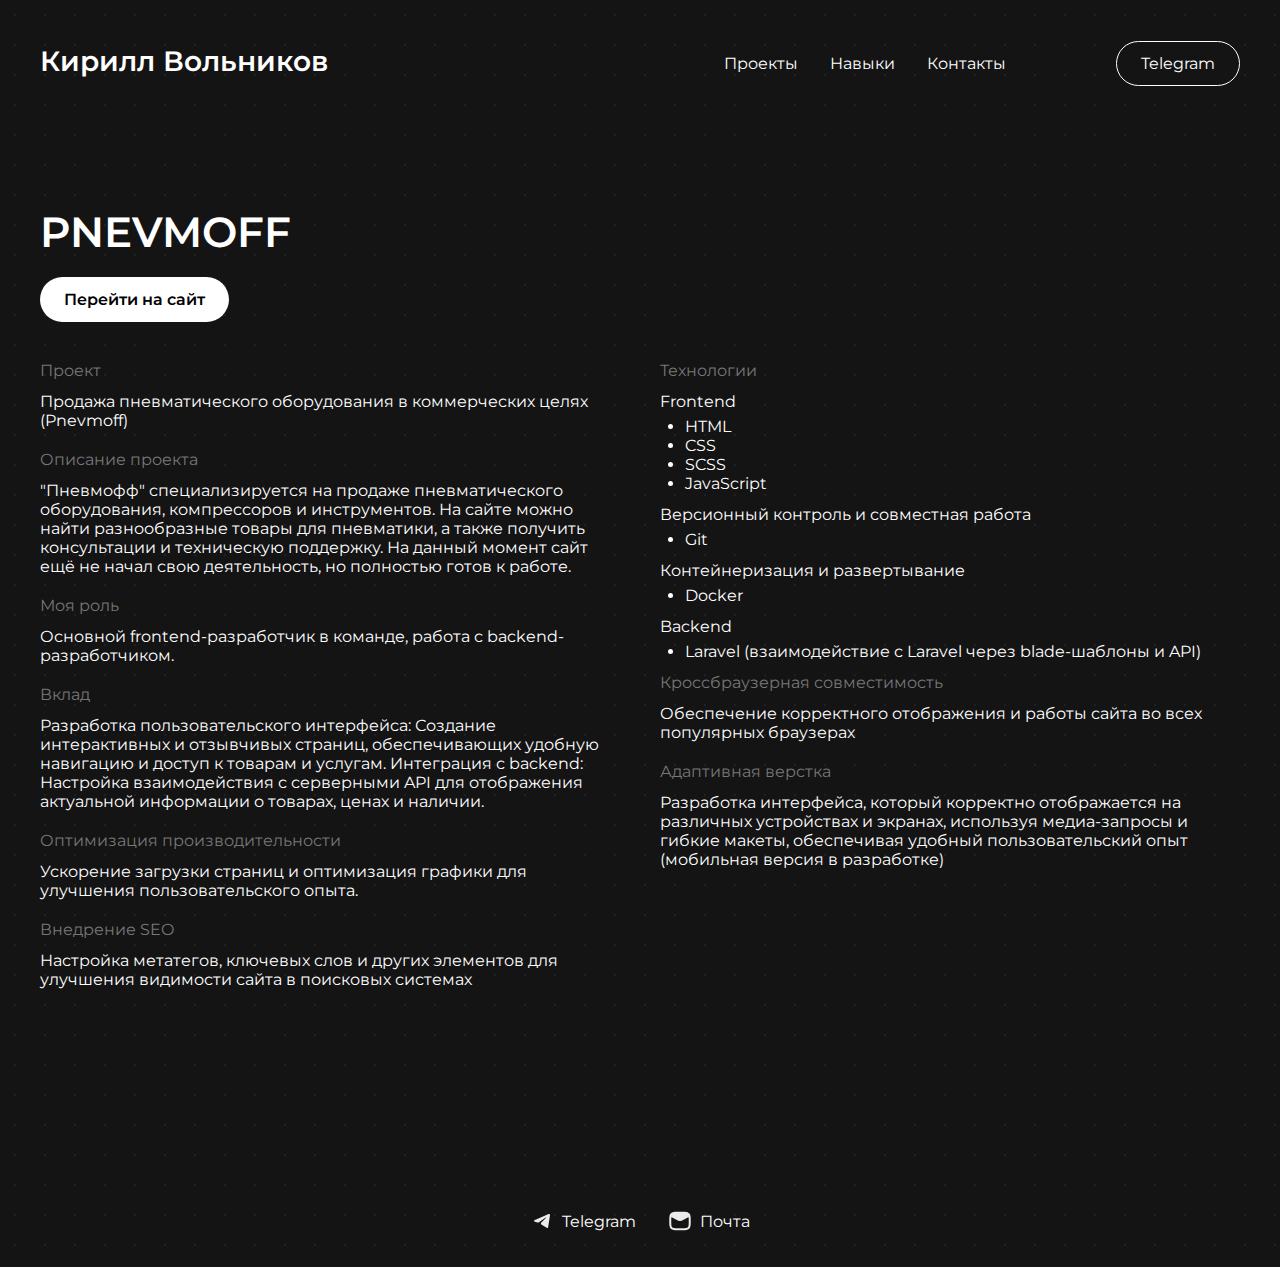
==== pnevmoff.html @ 11f4a541 "layout changes" ====
<!DOCTYPE html>
<html lang="Eng">
<head>
    <meta charset="utf-8">
    <meta name="viewport" content="width=device-width, initial-scale=1">
    <title>Вольников Кирилл</title>
    <link rel="stylesheet" href="style.css"/>
    <link rel="preconnect" href="https://fonts.googleapis.com">
    <link rel="preconnect" href="https://fonts.gstatic.com" crossorigin>
    <link href="https://fonts.googleapis.com/css2?family=Montserrat:ital,wght@0,100..900;1,100..900&display=swap"
          rel="stylesheet">
</head>
<body>

<section class="project-page">
    <header>
        <a href="index.html" class="logo">Кирилл Вольников</a>
        <div class="navigation">
            <a href="index.html#my-projects" class="flex-item">Проекты</a>
            <a href="index.html#my-skills" class="flex-item">Навыки</a>
            <a href="#contacts" class="flex-item">Контакты</a>
            <a href="https://t.me/Hakaihou" class="telegram">Telegram</a>
        </div>
    </header>

    <section class="main-container">
        <div class="intro">
            <h1>PNEVMOFF</h1>
            <a href="http://pnevmoff.ru" class="site-link">Перейти на сайт</a>
        </div>
        <div class="wrapper">
            <div class="flex-container">
                <div class="flex-item">
                    <span>Проект</span>
                    <p>Продажа пневматического оборудования в коммерческих целях (Pnevmoff)</p>
                </div>
                <div class="flex-item">
                    <span>Описание проекта</span>
                    <p>"Пневмофф" специализируется на продаже пневматического оборудования, компрессоров и инструментов.
                        На сайте можно найти разнообразные товары для пневматики, а также получить консультации и
                        техническую поддержку. На данный момент сайт ещё не начал свою деятельность, но полностью готов
                        к работе.</p>
                </div>
                <div class="flex-item">
                    <span>Моя роль</span>
                    <p>Основной frontend-разработчик в команде, работа с backend-разработчиком.</p>
                </div>
                <div class="flex-item">
                    <span>Вклад</span>
                    <p>Разработка пользовательского интерфейса: Создание интерактивных и отзывчивых страниц, обеспечивающих удобную навигацию и доступ к товарам и услугам.
                        Интеграция с backend: Настройка взаимодействия с серверными API для отображения актуальной информации о товарах, ценах и наличии.</p>
                </div>
                <div class="flex-item">
                    <span>Оптимизация производительности</span>
                    <p>Ускорение загрузки страниц и оптимизация графики для улучшения пользовательского опыта.</p>
                </div>
                <div class="flex-item">
                    <span>Внедрение SEO</span>
                    <p>Настройка метатегов, ключевых слов и других элементов для улучшения видимости сайта в поисковых системах</p>
                </div>
            </div>
            <div class="flex-container">
                <div class="flex-item">
                    <span>Технологии</span>
                    <ul>Frontend
                        <li>HTML</li>
                        <li>CSS</li>
                        <li>SCSS</li>
                        <li>JavaScript</li>
                    </ul>
                    <ul>Версионный контроль и совместная работа
                        <li>Git</li>
                    </ul>
                    <ul>Контейнеризация и развертывание
                        <li>Docker</li>
                    </ul>
                    <ul>Backend
                        <li>Laravel (взаимодействие с Laravel через blade-шаблоны и API)</li>
                    </ul>
                </div>
                <div class="flex-item">
                    <span>Кроссбраузерная совместимость</span>
                    <p>Обеспечение корректного отображения и работы сайта во всех популярных браузерах</p>
                </div>
                <div class="flex-item">
                    <span>Адаптивная верстка</span>
                    <p>Разработка интерфейса, который корректно отображается на различных устройствах и экранах, используя медиа-запросы и гибкие макеты, обеспечивая удобный пользовательский опыт (мобильная версия в разработке)</p>
                </div>
            </div>
        </div>
    </section>
</section>

<footer id="contacts">
    <div class="flex-container">
        <a href="https://t.me/Hakaihou" class="flex-item">
            <svg width="24" height="24" viewBox="0 0 24 24" fill="none" xmlns="http://www.w3.org/2000/svg">
                <path d="M19.9866 6.20879C20.1112 5.40332 19.3454 4.76755 18.6292 5.082L4.36482 11.3448C3.85123 11.5703 3.8888 12.3483 4.42147 12.5179L7.36315 13.4547C7.92458 13.6335 8.53253 13.541 9.02279 13.2023L15.655 8.62027C15.855 8.4821 16.073 8.76646 15.9021 8.94263L11.1281 13.8646C10.665 14.3421 10.7569 15.1512 11.314 15.5005L16.659 18.8523C17.2585 19.2282 18.0297 18.8506 18.1418 18.1261L19.9866 6.20879Z"
                      fill="#EBEBEB"/>
            </svg>
            Telegram
        </a>
        <a href="mailto:kv.aka.kj@gmail.com" class="flex-item">
            <svg width="24" height="24" viewBox="0 0 24 24" fill="none" xmlns="http://www.w3.org/2000/svg">
                <path fill-rule="evenodd" clip-rule="evenodd"
                      d="M14.6823 2.78681C12.7265 2.73773 11.2735 2.73774 9.3177 2.78681L9.24285 2.78869C7.73349 2.82652 6.49161 2.85765 5.49064 3.03175C4.42828 3.21654 3.53876 3.57641 2.78536 4.33174C2.0359 5.08311 1.67705 5.9586 1.49526 7.00416C1.32465 7.98538 1.29883 9.19623 1.26758 10.6617L1.26597 10.7371C1.24467 11.7351 1.24468 12.265 1.26599 13.2629L1.2676 13.3383C1.29884 14.8038 1.32466 16.0146 1.49527 16.9959C1.67707 18.0414 2.03592 18.9169 2.78537 19.6683C3.53878 20.4236 4.42829 20.7835 5.49066 20.9683C6.49162 21.1424 7.7335 21.1735 9.24286 21.2113L9.31772 21.2132C11.2735 21.2623 12.7265 21.2623 14.6823 21.2132L14.7571 21.2113C16.2665 21.1735 17.5084 21.1423 18.5094 20.9682C19.5717 20.7835 20.4612 20.4236 21.2146 19.6683C21.9641 18.9169 22.323 18.0414 22.5047 16.9958C22.6754 16.0146 22.7012 14.8038 22.7324 13.3383L22.734 13.2629C22.7553 12.2649 22.7553 11.7351 22.734 10.7371L22.7324 10.6618C22.7012 9.19627 22.6753 7.98538 22.5047 7.00416C22.3229 5.9586 21.9641 5.08311 21.2146 4.33174C20.7913 3.90728 20.3249 3.6077 19.809 3.39389C19.7305 3.35104 19.6464 3.31873 19.5587 3.29811C19.2289 3.18184 18.8796 3.09616 18.5093 3.03176C17.5084 2.85765 16.2665 2.82652 14.7571 2.78868L14.6823 2.78681ZM20.6798 8.8503C20.6604 8.44479 20.6507 8.24204 20.5039 8.16109C20.3571 8.08014 20.1765 8.18242 19.8155 8.38697L15.5798 10.787C14.2801 11.5234 13.181 12 11.9998 12C10.8186 12 9.71946 11.5234 8.41985 10.787L4.18445 8.38719C3.82343 8.18263 3.64292 8.08035 3.49608 8.1613C3.34924 8.24225 3.33957 8.44501 3.32023 8.85053C3.29416 9.39704 3.28003 10.0306 3.26403 10.7797C3.24333 11.7492 3.24334 12.2508 3.26405 13.2203C3.29736 14.7803 3.32261 15.8393 3.46432 16.6543C3.59776 17.4218 3.82038 17.8777 4.20122 18.2595C4.5781 18.6374 5.04027 18.8638 5.83355 19.0018C6.67174 19.1476 7.76497 19.1776 9.36791 19.2178C11.2902 19.266 12.7098 19.266 14.6321 19.2178C16.235 19.1776 17.3283 19.1476 18.1665 19.0018C18.9597 18.8638 19.4219 18.6374 19.7988 18.2595C20.1796 17.8777 20.4023 17.4218 20.5357 16.6543C20.6774 15.8393 20.7027 14.7803 20.736 13.2203C20.7567 12.2508 20.7567 11.7492 20.736 10.7797C20.72 10.0305 20.7058 9.39687 20.6798 8.8503Z"
                      fill="#EBEBEB"/>
            </svg>
            Почта
        </a>
    </div>
</footer>

<script>
    document.body.style.overflow = 'hidden';
</script>
</body>
</html>
---- style.css ----
html {
  background-color: #141414;
  background-image: -o-radial-gradient(circle, rgba(255, 255, 255, 0.05) 1px, transparent 1px);
  background-image: radial-gradient(circle, rgba(255, 255, 255, 0.05) 1px, transparent 1px);
  background-size: 30px 30px;
  font-family: "Montserrat", sans-serif;
  color: white;
  scroll-behavior: smooth;
}
html h1, html h2 {
  font-weight: 600;
}
html h2 {
  margin: 0 0 52px;
  font-size: 26px;
}
html a {
  text-decoration: none;
  color: inherit;
}

body {
  display: -webkit-box;
  display: -ms-flexbox;
  display: flex;
  -webkit-box-orient: vertical;
  -webkit-box-direction: normal;
  -ms-flex-direction: column;
  flex-direction: column;
  -webkit-box-pack: justify;
  -ms-flex-pack: justify;
  justify-content: space-between;
  min-height: calc(100vh - 34px);
  max-width: 1200px;
  -webkit-box-sizing: border-box;
  box-sizing: border-box;
  margin: 36px auto 0 auto;
}

header {
  display: -webkit-box;
  display: -ms-flexbox;
  display: flex;
  -webkit-box-align: center;
  -ms-flex-align: center;
  align-items: center;
  -webkit-box-pack: justify;
  -ms-flex-pack: justify;
  justify-content: space-between;
  margin-bottom: 120px;
}
header .logo {
  font-size: 28px;
  font-weight: 600;
}
header .navigation {
  display: -webkit-box;
  display: -ms-flexbox;
  display: flex;
  gap: 32px;
  -webkit-box-align: center;
  -ms-flex-align: center;
  align-items: center;
  margin-top: 5px;
}
header .flex-item {
  transition: all 0.3s;
  -webkit-transition: all 0.3s;
  -o-transition: all 0.3s;
}
header .flex-item:hover {
  color: #6982e1;
  transition: all 0.3s;
  -webkit-transition: all 0.3s;
  -o-transition: all 0.3s;
}
header .flex-item:active {
  color: #90a1ee;
  transition: all 0.3s;
  -webkit-transition: all 0.3s;
  -o-transition: all 0.3s;
}
header .telegram {
  margin-left: 78px;
  background-color: #141414;
  padding: 12px 24px;
  border-radius: 100px;
  border: 1px solid white;
  transition: all 0.3s;
  -webkit-transition: all 0.3s;
  -o-transition: all 0.3s;
}
header .telegram:hover {
  background-color: #6982e1;
  border: 1px solid #6982e1;
  transition: all 0.3s;
  -webkit-transition: all 0.3s;
  -o-transition: all 0.3s;
}
header .telegram:active {
  background-color: #90a1ee;
  border: 1px solid #90a1ee;
  transition: all 0.3s;
  -webkit-transition: all 0.3s;
  -o-transition: all 0.3s;
}

footer {
  margin-bottom: 34px;
}
footer .flex-container {
  display: -webkit-box;
  display: -ms-flexbox;
  display: flex;
  -webkit-box-pack: center;
  -ms-flex-pack: center;
  justify-content: center;
  gap: 32px;
}
footer .flex-container .flex-item {
  display: -webkit-box;
  display: -ms-flexbox;
  display: flex;
  -webkit-box-align: center;
  -ms-flex-align: center;
  align-items: center;
  gap: 8px;
  transition: all 0.3s;
  -webkit-transition: all 0.3s;
  -o-transition: all 0.3s;
}
footer .flex-container .flex-item svg path {
  transition: all 0.3s;
  -webkit-transition: all 0.3s;
  -o-transition: all 0.3s;
}
footer .flex-container .flex-item:hover {
  color: #6982e1;
  transition: all 0.3s;
  -webkit-transition: all 0.3s;
  -o-transition: all 0.3s;
}
footer .flex-container .flex-item:hover svg path {
  fill: #6982e1;
  transition: all 0.3s;
  -webkit-transition: all 0.3s;
  -o-transition: all 0.3s;
}
footer .flex-container .flex-item:active {
  color: #90a1ee;
  transition: all 0.3s;
  -webkit-transition: all 0.3s;
  -o-transition: all 0.3s;
}
footer .flex-container .flex-item:active svg path {
  fill: #90a1ee;
  transition: all 0.3s;
  -webkit-transition: all 0.3s;
  -o-transition: all 0.3s;
}

section.index-page .main-container .about-me {
  display: -webkit-box;
  display: -ms-flexbox;
  display: flex;
  -webkit-box-orient: vertical;
  -webkit-box-direction: normal;
  -ms-flex-direction: column;
  flex-direction: column;
  -webkit-box-align: center;
  -ms-flex-align: center;
  align-items: center;
  margin-bottom: 160px;
}
section.index-page .main-container .about-me img {
  width: 100px;
  height: 100px;
  border-radius: 100%;
  -o-object-fit: cover;
  object-fit: cover;
}
section.index-page .main-container .about-me h1 {
  font-size: 32px;
  margin: 0;
}
section.index-page .main-container .about-me p {
  margin: 10px 0 0;
  max-width: 650px;
  text-align: center;
}
section.index-page .main-container .about-me a {
  margin: 30px 0 0;
  background-color: white;
  padding: 13px 24px;
  border-radius: 100px;
  color: black;
  font-weight: 600;
  transition: all 0.3s;
  -webkit-transition: all 0.3s;
  -o-transition: all 0.3s;
}
section.index-page .main-container .about-me a:hover {
  background-color: #6982e1;
  transition: all 0.3s;
  -webkit-transition: all 0.3s;
  -o-transition: all 0.3s;
  color: white;
}
section.index-page .main-container .about-me a:active {
  background-color: #90a1ee;
  transition: all 0.3s;
  -webkit-transition: all 0.3s;
  -o-transition: all 0.3s;
  color: white;
}
section.index-page .main-container .my-projects {
  margin-bottom: 160px;
}
section.index-page .main-container .my-projects .flex-container {
  display: -webkit-box;
  display: -ms-flexbox;
  display: flex;
  -ms-flex-wrap: wrap;
  flex-wrap: wrap;
  gap: 32px;
}
section.index-page .main-container .my-projects .flex-container .flex-item {
  width: 584px;
  height: 328px;
  background-color: #1A1A1C;
  border-radius: 16px;
  color: #6982e1;
  display: -webkit-box;
  display: -ms-flexbox;
  display: flex;
  -webkit-box-orient: vertical;
  -webkit-box-direction: normal;
  -ms-flex-direction: column;
  flex-direction: column;
  -webkit-box-align: center;
  -ms-flex-align: center;
  align-items: center;
  -webkit-box-pack: center;
  -ms-flex-pack: center;
  justify-content: center;
  font-size: 46px;
  font-weight: 600;
  cursor: pointer;
  transition: all 0.3s;
  -webkit-transition: all 0.3s;
  -o-transition: all 0.3s;
  text-align: center;
}
section.index-page .main-container .my-projects .flex-container .flex-item p {
  font-size: 16px;
  color: white;
  margin: 10px 0 0;
  font-weight: normal;
  transition: all 0.3s;
  -webkit-transition: all 0.3s;
  -o-transition: all 0.3s;
}
section.index-page .main-container .my-projects .flex-container .flex-item:hover {
  background-color: #1e1e20;
  transition: all 0.3s;
  -webkit-transition: all 0.3s;
  -o-transition: all 0.3s;
  -webkit-transform: translateY(-10px);
  -ms-transform: translateY(-10px);
  transform: translateY(-10px);
}
section.index-page .main-container .my-projects .flex-container .sendagaya {
  color: #4E9472;
}
section.index-page .main-container .my-projects .flex-container .sendagaya-alt {
  color: #3E6D5C;
}
section.index-page .main-container .my-projects .flex-container .y-flights {
  color: #32a8dd;
}
section.index-page .main-container .my-skills .flex-container {
  display: -webkit-box;
  display: -ms-flexbox;
  display: flex;
  -ms-flex-wrap: wrap;
  flex-wrap: wrap;
  gap: 31px;
  margin-bottom: 200px;
}
section.index-page .main-container .my-skills .flex-container .flex-item {
  width: 379px;
  height: 176px;
  background-color: #1A1A1C;
  border-radius: 12px;
  padding: 16px 24px 24px 24px;
  -webkit-box-sizing: border-box;
  box-sizing: border-box;
}
section.index-page .main-container .my-skills .flex-container .flex-item p {
  display: -webkit-box;
  display: -ms-flexbox;
  display: flex;
  -webkit-box-align: center;
  -ms-flex-align: center;
  align-items: center;
  gap: 16px;
  margin: 0;
  font-weight: 600;
  font-size: 24px;
  margin-bottom: 24px;
}
section.index-page .main-container .my-skills .flex-container .flex-item .skills-container {
  display: -webkit-box;
  display: -ms-flexbox;
  display: flex;
  -ms-flex-wrap: wrap;
  flex-wrap: wrap;
  gap: 12px;
}
section.index-page .main-container .my-skills .flex-container .flex-item .skills-container .skill {
  padding: 6px 12px;
  background-color: rgba(105, 130, 225, 0.16);
  color: #6982e1;
  border-radius: 100px;
  width: -webkit-max-content;
  width: -moz-max-content;
  width: max-content;
  font-weight: 600;
}

section.project-page {
  display: -webkit-box;
  display: -ms-flexbox;
  display: flex;
  -webkit-box-orient: vertical;
  -webkit-box-direction: normal;
  -ms-flex-direction: column;
  flex-direction: column;
}
section.project-page section.main-container {
  margin-bottom: 200px;
}
section.project-page section.main-container .intro {
  margin-bottom: 52px;
}
section.project-page section.main-container .intro h1 {
  font-weight: 600;
  font-size: 42px;
  margin: 0 0 32px;
}
section.project-page section.main-container .intro .site-link {
  margin: 30px 0 0;
  background-color: white;
  padding: 13px 24px;
  border-radius: 100px;
  color: black;
  font-weight: 600;
  transition: all 0.3s;
  -webkit-transition: all 0.3s;
  -o-transition: all 0.3s;
}
section.project-page section.main-container .intro .site-link:hover {
  background-color: #6982e1;
  transition: all 0.3s;
  -webkit-transition: all 0.3s;
  -o-transition: all 0.3s;
  color: white;
}
section.project-page section.main-container .intro .site-link:active {
  background-color: #90a1ee;
  transition: all 0.3s;
  -webkit-transition: all 0.3s;
  -o-transition: all 0.3s;
  color: white;
}
section.project-page section.main-container .wrapper {
  display: -webkit-box;
  display: -ms-flexbox;
  display: flex;
  gap: 40px;
}
section.project-page section.main-container .wrapper .flex-container {
  display: -webkit-box;
  display: -ms-flexbox;
  display: flex;
  -webkit-box-orient: vertical;
  -webkit-box-direction: normal;
  -ms-flex-direction: column;
  flex-direction: column;
}
section.project-page section.main-container .wrapper .flex-container .flex-item {
  width: 580px;
}
section.project-page section.main-container .wrapper .flex-container .flex-item span {
  display: block;
  color: #777777;
  margin-bottom: 12px;
}
section.project-page section.main-container .wrapper .flex-container .flex-item p {
  margin: 0 0 20px;
}
section.project-page section.main-container .wrapper .flex-container .flex-item a {
  color: #6982e1;
  transition: all 0.3s;
  -webkit-transition: all 0.3s;
  -o-transition: all 0.3s;
}
section.project-page section.main-container .wrapper .flex-container .flex-item a:hover {
  transition: all 0.3s;
  -webkit-transition: all 0.3s;
  -o-transition: all 0.3s;
  color: #90a1ee;
}
section.project-page section.main-container .wrapper .flex-container .flex-item a:active {
  background: rgba(144, 161, 238, 0.5);
  transition: all 0.3s;
  -webkit-transition: all 0.3s;
  -o-transition: all 0.3s;
}
section.project-page section.main-container .wrapper .flex-container .flex-item ul {
  margin: 0 0 12px;
  padding: 0;
}
section.project-page section.main-container .wrapper .flex-container .flex-item ul li:first-child {
  margin-top: 6px;
}
section.project-page section.main-container .wrapper .flex-container .flex-item ul li {
  margin-left: 25px;
}

@media (max-width: 1220px) {
  section.index-page .main-container .my-projects h2 {
    text-align: center;
  }
  section.index-page .main-container .my-projects .flex-container {
    -webkit-box-pack: center;
    -ms-flex-pack: center;
    justify-content: center;
  }
  section.index-page .main-container .my-skills h2 {
    text-align: center;
  }
  section.index-page .main-container .my-skills .flex-container {
    -webkit-box-pack: center;
    -ms-flex-pack: center;
    justify-content: center;
  }
}

/*# sourceMappingURL=style.css.map */
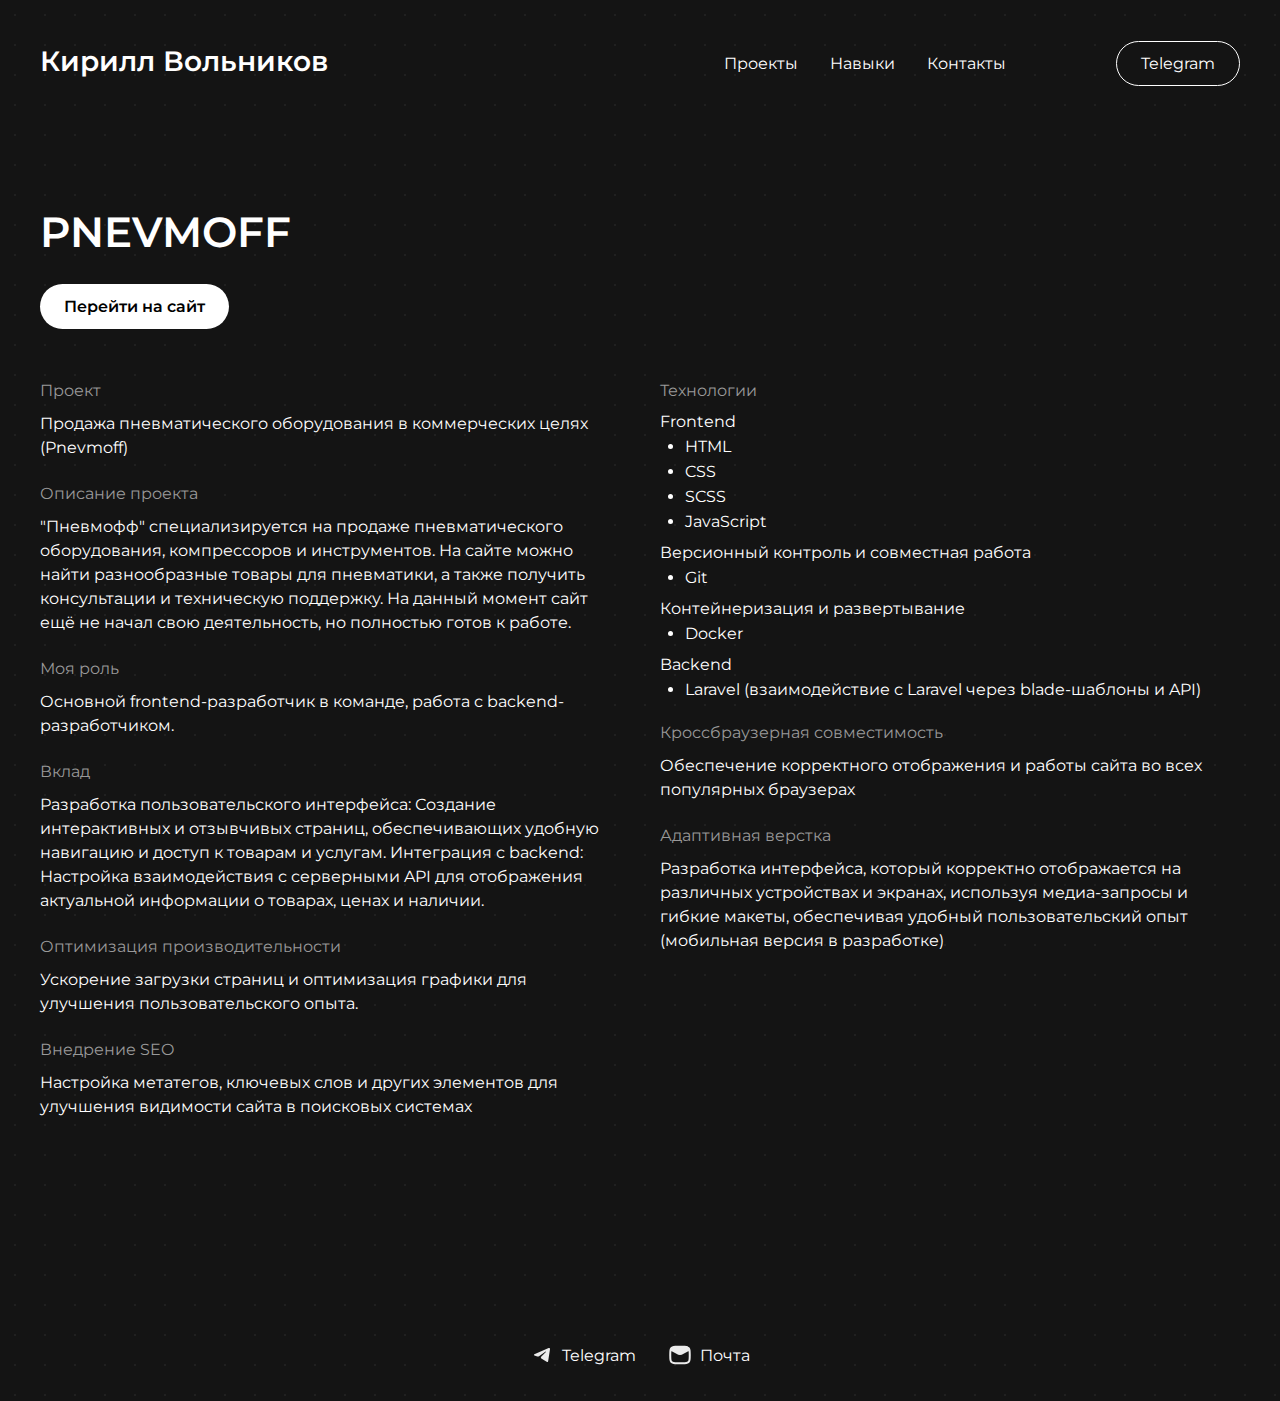
==== commit 9c6f5b00: "adaptive & mobile versions" ====
--- a/pnevmoff.html
+++ b/pnevmoff.html
@@ -11,6 +11,35 @@
           rel="stylesheet">
 </head>
 <body>
+
+<div class="mobile-menu">
+    <a href="index.html#my-projects" class="mobile-item">
+        <svg width="22" height="20" viewBox="0 0 22 20" fill="none" xmlns="http://www.w3.org/2000/svg">
+            <path fill-rule="evenodd" clip-rule="evenodd"
+                  d="M11.4635 4.24996L10.9425 3.20632C10.4704 2.25117 9.85806 1.01201 8.4626 0.488717C7.82373 0.249146 7.11205 0.249461 6.08264 0.249917C5.2039 0.249908 4.32205 0.249942 3.7497 0.300394C3.15996 0.352379 2.64388 0.462339 2.17258 0.725353C1.56533 1.06423 1.06428 1.56529 0.725396 2.17254C0.462382 2.64384 0.352422 3.15992 0.300437 3.74965C0.249985 4.322 0.249992 5.03073 0.25 5.90946V5.90947V9.05733V9.05735C0.249987 11.3657 0.249977 13.1748 0.439747 14.5863C0.633986 16.031 1.03933 17.171 1.93414 18.0658C2.82895 18.9606 3.96897 19.366 5.41371 19.5602C6.82519 19.75 8.63423 19.75 10.9426 19.75H12.2923C14.012 19.75 15.3602 19.75 16.4336 19.6408C17.5283 19.5294 18.4202 19.2983 19.1945 18.7809C19.8224 18.3614 20.3614 17.8223 20.781 17.1945C21.2983 16.4202 21.5295 15.5283 21.6408 14.4336C21.75 13.3601 21.75 12.012 21.75 10.2922C21.75 9.2732 21.75 8.36877 21.683 7.70944C21.6137 7.02888 21.4669 6.43868 21.118 5.91657C20.8444 5.50711 20.4929 5.15554 20.0834 4.88195C19.5613 4.53308 18.9711 4.38624 18.2905 4.31701C17.6312 4.24994 16.8095 4.24995 15.7905 4.24996H15.7904L11.4635 4.24996ZM14.5103 10.5681C14.1966 10.2977 14.1615 9.82411 14.4319 9.51035C14.7023 9.1966 15.1759 9.16148 15.4897 9.43192L16.4096 10.2248L16.4373 10.2487C16.6061 10.3941 16.7854 10.5486 16.9166 10.6967C17.0648 10.8642 17.25 11.13 17.25 11.5C17.25 11.8701 17.0648 12.1359 16.9166 12.3033C16.7854 12.4515 16.6061 12.6059 16.4374 12.7513L16.4373 12.7513L16.4096 12.7752L15.4897 13.5681C15.1759 13.8385 14.7023 13.8034 14.4319 13.4897C14.1615 13.1759 14.1966 12.7023 14.5103 12.4319L15.4302 11.639C15.4914 11.5863 15.5442 11.5408 15.5907 11.5C15.5442 11.4592 15.4914 11.4137 15.4302 11.361L14.5103 10.5681ZM8.0681 9.51035C8.33853 9.8241 8.30341 10.2977 7.98966 10.5681L7.06975 11.361C7.00858 11.4137 6.95583 11.4592 6.90931 11.5C6.95583 11.5408 7.00858 11.5863 7.06975 11.639L7.98966 12.4319C8.30341 12.7023 8.33853 13.1759 8.0681 13.4897C7.79767 13.8034 7.32409 13.8385 7.01034 13.5681L6.09044 12.7752L6.06265 12.7513C5.89388 12.6059 5.71456 12.4515 5.58344 12.3033C5.43518 12.1359 5.25 11.8701 5.25 11.5C5.25 11.13 5.43518 10.8642 5.58344 10.6967C5.71456 10.5486 5.89388 10.3941 6.06265 10.2487L6.09044 10.2248L7.01034 9.43192C7.32409 9.16148 7.79767 9.1966 8.0681 9.51035ZM12.6966 9.2785C12.8504 8.89391 12.6633 8.45743 12.2787 8.3036C11.8942 8.14976 11.4577 8.33682 11.3038 8.72141L9.30384 13.7214C9.15001 14.106 9.33707 14.5425 9.72166 14.6963C10.1062 14.8501 10.5427 14.6631 10.6966 14.2785L12.6966 9.2785Z"
+                  fill="white"/>
+        </svg>
+        Проекты</a>
+    <a href="index.html#my-skills" class="mobile-item">
+        <svg width="22" height="22" viewBox="0 0 22 22" fill="none" xmlns="http://www.w3.org/2000/svg">
+            <path fill-rule="evenodd" clip-rule="evenodd"
+                  d="M16.312 0.930594C14.9686 0.749976 13.2479 0.749987 11.0572 0.75H10.9428C8.75212 0.749987 7.03144 0.749976 5.68802 0.930594C4.31137 1.11568 3.21911 1.50272 2.36091 2.36091C1.50272 3.21911 1.11568 4.31137 0.930594 5.68802C0.749976 7.03144 0.749987 8.75212 0.75 10.9428V11.0572C0.749987 13.2479 0.749976 14.9686 0.930594 16.312C1.11568 17.6886 1.50272 18.7809 2.36091 19.6391C3.21911 20.4973 4.31137 20.8843 5.68802 21.0694C7.03144 21.25 8.7521 21.25 10.9428 21.25H10.9428H11.0572H11.0572C13.2479 21.25 14.9686 21.25 16.312 21.0694C17.6886 20.8843 18.7809 20.4973 19.6391 19.6391C20.4973 18.7809 20.8843 17.6886 21.0694 16.312C21.25 14.9686 21.25 13.2479 21.25 11.0572V11.0572V10.9428V10.9428C21.25 8.7521 21.25 7.03144 21.0694 5.68802C20.8843 4.31137 20.4973 3.21911 19.6391 2.36091C18.7809 1.50272 17.6886 1.11568 16.312 0.930594ZM15 6.25C14.5858 6.25 14.25 6.58579 14.25 7C14.25 7.41421 14.5858 7.75 15 7.75C15.1849 7.75 15.3655 7.90866 15.3655 8.14286V9.38376C15.3655 9.87999 15.5578 10.3595 15.9055 10.7157L16.183 11L15.9055 11.2843C15.5578 11.6405 15.3655 12.12 15.3655 12.6162V13.8571C15.3655 14.0913 15.1849 14.25 15 14.25C14.5858 14.25 14.25 14.5858 14.25 15C14.25 15.4142 14.5858 15.75 15 15.75C16.0473 15.75 16.8655 14.8853 16.8655 13.8571V12.6162C16.8655 12.5063 16.9083 12.4044 16.979 12.332L17.3733 11.9279C17.8755 11.4134 17.8756 10.5866 17.3733 10.0721L16.979 9.66801C16.9083 9.59565 16.8655 9.49373 16.8655 9.38376V8.14286C16.8655 7.11469 16.0473 6.25 15 6.25ZM7.75 7C7.75 6.58579 7.41421 6.25 7 6.25C5.95269 6.25 5.13448 7.11469 5.13448 8.14286V9.38376C5.13448 9.49373 5.09167 9.59565 5.02105 9.66801L4.62665 10.0721C4.12445 10.5866 4.12445 11.4134 4.62665 11.9279L5.02105 12.332C5.09167 12.4044 5.13448 12.5063 5.13448 12.6162V13.8571C5.13448 14.8853 5.95269 15.75 7 15.75C7.41421 15.75 7.75 15.4142 7.75 15C7.75 14.5858 7.41421 14.25 7 14.25C6.81515 14.25 6.63448 14.0913 6.63448 13.8571V12.6162C6.63448 12.12 6.44224 11.6405 6.09447 11.2843L5.81702 11L6.09447 10.7157C6.44224 10.3595 6.63448 9.87999 6.63448 9.38376V8.14286C6.63448 7.90866 6.81515 7.75 7 7.75C7.41421 7.75 7.75 7.41421 7.75 7ZM9 10C8.44772 10 8 10.4477 8 11C8 11.5523 8.44772 12 9 12H9.00896C9.56125 12 10.009 11.5523 10.009 11C10.009 10.4477 9.56125 10 9.00896 10H9ZM12.991 10C12.4388 10 11.991 10.4477 11.991 11C11.991 11.5523 12.4388 12 12.991 12H13C13.5523 12 14 11.5523 14 11C14 10.4477 13.5523 10 13 10H12.991Z"
+                  fill="white"/>
+        </svg>
+        Навыки</a>
+    <a href="#contacts" class="mobile-item">
+        <svg width="22" height="22" viewBox="0 0 22 22" fill="none" xmlns="http://www.w3.org/2000/svg">
+            <path d="M8.85 0.75H13.15C17.2041 0.75 19.2311 0.75 20.4906 2.01407C21.75 3.27813 21.75 5.31261 21.75 9.38158V9.92105C21.75 13.99 21.75 16.0245 20.4906 17.2886C19.2311 18.5526 17.2041 18.5526 13.15 18.5526C12.5475 18.5661 12.0676 18.6121 11.5962 18.7199C10.5124 18.9703 9.49608 19.4783 8.49881 19.9768L8.4985 19.977C8.31046 20.071 8.12311 20.1646 7.93611 20.2562C6.25633 21.0782 5.41645 21.4893 4.88937 21.1045C4.38644 20.7285 4.36431 20.0194 4.5044 19.2351C4.56226 18.9112 4.5912 18.7492 4.52074 18.6474C4.45029 18.5457 4.28808 18.5158 3.96365 18.4558C2.90736 18.2607 2.09038 17.8716 1.50944 17.2886C0.25 16.0245 0.25 13.99 0.25 9.92105V9.38158C0.25 5.31261 0.25 3.27813 1.50944 2.01407C2.76888 0.75 4.79592 0.75 8.85 0.75Z"
+                  fill="white"/>
+            <path d="M7 9C6.44772 9 6 9.44771 6 10C6 10.5523 6.44772 11 7 11H7.00897C7.56126 11 8.00897 10.5523 8.00897 10C8.00897 9.44771 7.56126 9 7.00897 9H7Z"
+                  fill="#141414"/>
+            <path d="M10.9955 9C10.4432 9 9.99551 9.44771 9.99551 10C9.99551 10.5523 10.4432 11 10.9955 11H11.0045C11.5568 11 12.0045 10.5523 12.0045 10C12.0045 9.44771 11.5568 9 11.0045 9H10.9955Z"
+                  fill="#141414"/>
+            <path d="M14.991 9C14.4387 9 13.991 9.44771 13.991 10C13.991 10.5523 14.4387 11 14.991 11H15C15.5523 11 16 10.5523 16 10C16 9.44771 15.5523 9 15 9H14.991Z"
+                  fill="#141414"/>
+        </svg>
+        Контакты</a>
+</div>
 
 <section class="project-page">
     <header>
@@ -47,8 +76,10 @@
                 </div>
                 <div class="flex-item">
                     <span>Вклад</span>
-                    <p>Разработка пользовательского интерфейса: Создание интерактивных и отзывчивых страниц, обеспечивающих удобную навигацию и доступ к товарам и услугам.
-                        Интеграция с backend: Настройка взаимодействия с серверными API для отображения актуальной информации о товарах, ценах и наличии.</p>
+                    <p>Разработка пользовательского интерфейса: Создание интерактивных и отзывчивых страниц,
+                        обеспечивающих удобную навигацию и доступ к товарам и услугам.
+                        Интеграция с backend: Настройка взаимодействия с серверными API для отображения актуальной
+                        информации о товарах, ценах и наличии.</p>
                 </div>
                 <div class="flex-item">
                     <span>Оптимизация производительности</span>
@@ -56,7 +87,8 @@
                 </div>
                 <div class="flex-item">
                     <span>Внедрение SEO</span>
-                    <p>Настройка метатегов, ключевых слов и других элементов для улучшения видимости сайта в поисковых системах</p>
+                    <p>Настройка метатегов, ключевых слов и других элементов для улучшения видимости сайта в поисковых
+                        системах</p>
                 </div>
             </div>
             <div class="flex-container">
@@ -84,7 +116,9 @@
                 </div>
                 <div class="flex-item">
                     <span>Адаптивная верстка</span>
-                    <p>Разработка интерфейса, который корректно отображается на различных устройствах и экранах, используя медиа-запросы и гибкие макеты, обеспечивая удобный пользовательский опыт (мобильная версия в разработке)</p>
+                    <p>Разработка интерфейса, который корректно отображается на различных устройствах и экранах,
+                        используя медиа-запросы и гибкие макеты, обеспечивая удобный пользовательский опыт (мобильная
+                        версия в разработке)</p>
                 </div>
             </div>
         </div>
@@ -110,9 +144,5 @@
         </a>
     </div>
 </footer>
-
-<script>
-    document.body.style.overflow = 'hidden';
-</script>
 </body>
 </html>--- a/style.css
+++ b/style.css
@@ -19,6 +19,26 @@
   color: inherit;
 }
 
+@media (hover: hover) {
+  header .navigation .flex-item:hover {
+    color: #6982e1;
+    transition: all 0.3s;
+    -webkit-transition: all 0.3s;
+    -o-transition: all 0.3s;
+  }
+  footer .flex-container .flex-item:hover {
+    color: #6982e1;
+    transition: all 0.3s;
+    -webkit-transition: all 0.3s;
+    -o-transition: all 0.3s;
+  }
+  footer .flex-container .flex-item:hover svg path {
+    fill: #6982e1;
+    transition: all 0.3s;
+    -webkit-transition: all 0.3s;
+    -o-transition: all 0.3s;
+  }
+}
 body {
   display: -webkit-box;
   display: -ms-flexbox;
@@ -36,6 +56,62 @@
   box-sizing: border-box;
   margin: 36px auto 0 auto;
 }
+body .mobile-menu {
+  display: none;
+  position: fixed;
+  width: -webkit-fill-available;
+  background: #1A1A1C;
+  bottom: 0;
+  left: 0;
+  border-top: 1px solid #141414;
+}
+body .mobile-menu .mobile-item {
+  display: -webkit-box;
+  display: -ms-flexbox;
+  display: flex;
+  -webkit-box-align: center;
+  -ms-flex-align: center;
+  align-items: center;
+  gap: 5px;
+  font-size: 14px;
+  width: 160px;
+  padding: 15px 30px;
+  -webkit-box-sizing: border-box;
+  box-sizing: border-box;
+  position: relative;
+  transition: all 0.3s ease-in-out;
+  -webkit-transition: all 0.3s ease-in-out;
+  -o-transition: all 0.3s ease-in-out;
+  -webkit-tap-highlight-color: rgba(0, 0, 0, 0);
+}
+body .mobile-menu .mobile-item svg path {
+  transition: all 0.3s ease-in-out;
+  -webkit-transition: all 0.3s ease-in-out;
+  -o-transition: all 0.3s ease-in-out;
+}
+body .mobile-menu .mobile-item:active {
+  color: #6982e1;
+  transition: all 0.3s ease-in-out;
+  -webkit-transition: all 0.3s ease-in-out;
+  -o-transition: all 0.3s ease-in-out;
+  background: rgba(105, 130, 225, 0.2117647059);
+}
+body .mobile-menu .mobile-item:active svg path:first-child {
+  fill: #6982e1;
+  transition: all 0.3s ease-in-out;
+  -webkit-transition: all 0.3s ease-in-out;
+  -o-transition: all 0.3s ease-in-out;
+}
+body .mobile-menu .mobile-item::after {
+  content: " ";
+  height: 20px;
+  border-right: 1px solid #777777;
+  position: absolute;
+  right: -1px;
+}
+body .mobile-menu .mobile-item:last-child::after {
+  display: none;
+}
 
 header {
   display: -webkit-box;
@@ -63,19 +139,14 @@
   align-items: center;
   margin-top: 5px;
 }
-header .flex-item {
-  transition: all 0.3s;
-  -webkit-transition: all 0.3s;
-  -o-transition: all 0.3s;
-}
-header .flex-item:hover {
-  color: #6982e1;
-  transition: all 0.3s;
-  -webkit-transition: all 0.3s;
-  -o-transition: all 0.3s;
-}
-header .flex-item:active {
-  color: #90a1ee;
+header .navigation .flex-item {
+  transition: all 0.3s;
+  -webkit-transition: all 0.3s;
+  -o-transition: all 0.3s;
+  -webkit-tap-highlight-color: rgba(0, 0, 0, 0);
+}
+header .navigation .flex-item:active {
+  color: #9cacf8;
   transition: all 0.3s;
   -webkit-transition: all 0.3s;
   -o-transition: all 0.3s;
@@ -89,6 +160,7 @@
   transition: all 0.3s;
   -webkit-transition: all 0.3s;
   -o-transition: all 0.3s;
+  -webkit-tap-highlight-color: rgba(0, 0, 0, 0);
 }
 header .telegram:hover {
   background-color: #6982e1;
@@ -98,8 +170,8 @@
   -o-transition: all 0.3s;
 }
 header .telegram:active {
-  background-color: #90a1ee;
-  border: 1px solid #90a1ee;
+  background-color: #9cacf8;
+  border: 1px solid #9cacf8;
   transition: all 0.3s;
   -webkit-transition: all 0.3s;
   -o-transition: all 0.3s;
@@ -128,32 +200,21 @@
   transition: all 0.3s;
   -webkit-transition: all 0.3s;
   -o-transition: all 0.3s;
+  -webkit-tap-highlight-color: rgba(0, 0, 0, 0);
 }
 footer .flex-container .flex-item svg path {
   transition: all 0.3s;
   -webkit-transition: all 0.3s;
   -o-transition: all 0.3s;
 }
-footer .flex-container .flex-item:hover {
-  color: #6982e1;
-  transition: all 0.3s;
-  -webkit-transition: all 0.3s;
-  -o-transition: all 0.3s;
-}
-footer .flex-container .flex-item:hover svg path {
-  fill: #6982e1;
-  transition: all 0.3s;
-  -webkit-transition: all 0.3s;
-  -o-transition: all 0.3s;
-}
 footer .flex-container .flex-item:active {
-  color: #90a1ee;
+  color: #9cacf8;
   transition: all 0.3s;
   -webkit-transition: all 0.3s;
   -o-transition: all 0.3s;
 }
 footer .flex-container .flex-item:active svg path {
-  fill: #90a1ee;
+  fill: #9cacf8;
   transition: all 0.3s;
   -webkit-transition: all 0.3s;
   -o-transition: all 0.3s;
@@ -189,7 +250,9 @@
   text-align: center;
 }
 section.index-page .main-container .about-me a {
-  margin: 30px 0 0;
+  margin: 26px 0 0;
+  display: block;
+  width: max-content;
   background-color: white;
   padding: 13px 24px;
   border-radius: 100px;
@@ -198,6 +261,7 @@
   transition: all 0.3s;
   -webkit-transition: all 0.3s;
   -o-transition: all 0.3s;
+  -webkit-tap-highlight-color: rgba(0, 0, 0, 0);
 }
 section.index-page .main-container .about-me a:hover {
   background-color: #6982e1;
@@ -207,7 +271,7 @@
   color: white;
 }
 section.index-page .main-container .about-me a:active {
-  background-color: #90a1ee;
+  background-color: #9cacf8;
   transition: all 0.3s;
   -webkit-transition: all 0.3s;
   -o-transition: all 0.3s;
@@ -229,7 +293,6 @@
   height: 328px;
   background-color: #1A1A1C;
   border-radius: 16px;
-  color: #6982e1;
   display: -webkit-box;
   display: -ms-flexbox;
   display: flex;
@@ -250,6 +313,7 @@
   -webkit-transition: all 0.3s;
   -o-transition: all 0.3s;
   text-align: center;
+  -webkit-tap-highlight-color: rgba(0, 0, 0, 0);
 }
 section.index-page .main-container .my-projects .flex-container .flex-item p {
   font-size: 16px;
@@ -261,21 +325,18 @@
   -o-transition: all 0.3s;
 }
 section.index-page .main-container .my-projects .flex-container .flex-item:hover {
-  background-color: #1e1e20;
-  transition: all 0.3s;
-  -webkit-transition: all 0.3s;
-  -o-transition: all 0.3s;
-  -webkit-transform: translateY(-10px);
-  -ms-transform: translateY(-10px);
-  transform: translateY(-10px);
-}
-section.index-page .main-container .my-projects .flex-container .sendagaya {
+  color: #6982e1;
+  transition: all 0.3s;
+  -webkit-transition: all 0.3s;
+  -o-transition: all 0.3s;
+}
+section.index-page .main-container .my-projects .flex-container .sendagaya:hover {
   color: #4E9472;
 }
-section.index-page .main-container .my-projects .flex-container .sendagaya-alt {
+section.index-page .main-container .my-projects .flex-container .sendagaya-alt:hover {
   color: #3E6D5C;
 }
-section.index-page .main-container .my-projects .flex-container .y-flights {
+section.index-page .main-container .my-projects .flex-container .y-flights:hover {
   color: #32a8dd;
 }
 section.index-page .main-container .my-skills .flex-container {
@@ -346,10 +407,12 @@
 section.project-page section.main-container .intro h1 {
   font-weight: 600;
   font-size: 42px;
-  margin: 0 0 32px;
+  margin: 0;
 }
 section.project-page section.main-container .intro .site-link {
-  margin: 30px 0 0;
+  margin: 26px 0 0;
+  display: block;
+  width: max-content;
   background-color: white;
   padding: 13px 24px;
   border-radius: 100px;
@@ -358,6 +421,7 @@
   transition: all 0.3s;
   -webkit-transition: all 0.3s;
   -o-transition: all 0.3s;
+  -webkit-tap-highlight-color: rgba(0, 0, 0, 0);
 }
 section.project-page section.main-container .intro .site-link:hover {
   background-color: #6982e1;
@@ -367,7 +431,7 @@
   color: white;
 }
 section.project-page section.main-container .intro .site-link:active {
-  background-color: #90a1ee;
+  background-color: #9cacf8;
   transition: all 0.3s;
   -webkit-transition: all 0.3s;
   -o-transition: all 0.3s;
@@ -393,11 +457,12 @@
 }
 section.project-page section.main-container .wrapper .flex-container .flex-item span {
   display: block;
-  color: #777777;
+  color: #999999;
   margin-bottom: 12px;
 }
 section.project-page section.main-container .wrapper .flex-container .flex-item p {
-  margin: 0 0 20px;
+  margin: 0 0 24px;
+  line-height: 1.5em;
 }
 section.project-page section.main-container .wrapper .flex-container .flex-item a {
   color: #6982e1;
@@ -409,13 +474,16 @@
   transition: all 0.3s;
   -webkit-transition: all 0.3s;
   -o-transition: all 0.3s;
-  color: #90a1ee;
+  color: #9cacf8;
 }
 section.project-page section.main-container .wrapper .flex-container .flex-item a:active {
-  background: rgba(144, 161, 238, 0.5);
-  transition: all 0.3s;
-  -webkit-transition: all 0.3s;
-  -o-transition: all 0.3s;
+  color: #bec9fc;
+  transition: all 0.3s;
+  -webkit-transition: all 0.3s;
+  -o-transition: all 0.3s;
+}
+section.project-page section.main-container .wrapper .flex-container .flex-item ul:last-child {
+  margin-bottom: 24px;
 }
 section.project-page section.main-container .wrapper .flex-container .flex-item ul {
   margin: 0 0 12px;
@@ -425,7 +493,7 @@
   margin-top: 6px;
 }
 section.project-page section.main-container .wrapper .flex-container .flex-item ul li {
-  margin-left: 25px;
+  margin: 0 0 6px 25px;
 }
 
 @media (max-width: 1220px) {
@@ -446,5 +514,106 @@
     justify-content: center;
   }
 }
+@media (max-width: 1024px) {
+  body {
+    max-width: 900px;
+  }
+  header .telegram {
+    margin-left: 32px;
+  }
+  section.project-page section.main-container .wrapper .flex-container .flex-item {
+    width: initial;
+  }
+  section.project-page section.main-container .wrapper .flex-container {
+    width: 50%;
+  }
+}
+@media (max-width: 768px) {
+  body {
+    max-width: 730px;
+  }
+  header .telegram {
+    margin-left: 0;
+  }
+  header .navigation {
+    gap: 20px;
+  }
+  section.index-page .main-container .my-projects .flex-container .flex-item:active {
+    background: rgba(105, 130, 225, 0.2117647059);
+  }
+  footer .flex-container .flex-item:active {
+    color: #6982e1;
+    background: rgba(105, 130, 225, 0.2117647059);
+  }
+  footer .flex-container .flex-item:active svg path {
+    fill: #6982e1;
+  }
+  header .navigation .flex-item:active {
+    color: #6982e1;
+    background: rgba(105, 130, 225, 0.2117647059);
+  }
+}
+@media (max-width: 480px) {
+  header .navigation .flex-item {
+    display: none;
+  }
+  header .navigation {
+    margin-top: 0;
+  }
+  body {
+    max-width: 440px;
+  }
+  section.index-page .main-container .my-projects .flex-container .flex-item {
+    width: 400px;
+    height: 230px;
+    font-size: 32px;
+    font-weight: 600;
+  }
+  body .mobile-menu {
+    display: -webkit-box;
+    display: -ms-flexbox;
+    display: flex;
+  }
+  footer {
+    margin-bottom: 76px;
+  }
+  section.project-page section.main-container .wrapper {
+    gap: 0;
+  }
+  section.project-page section.main-container .wrapper {
+    flex-direction: column;
+  }
+  section.project-page section.main-container .wrapper .flex-container {
+    width: auto;
+  }
+}
+@media (max-width: 360px) {
+  body {
+    max-width: 320px;
+  }
+  header .logo {
+    font-size: 20px;
+    font-weight: 600;
+  }
+  header .telegram {
+    padding: 8px 10px;
+  }
+  body .mobile-menu .mobile-item {
+    width: 120px;
+    font-size: 12px;
+    padding: 10px 15px;
+  }
+  section.index-page .main-container .my-projects .flex-container .flex-item {
+    height: 200px;
+  }
+  section.index-page .main-container .my-skills .flex-container .flex-item {
+    height: auto;
+  }
+}
+@media (max-height: 1080px) {
+  body {
+    overflow: auto !important;
+  }
+}
 
 /*# sourceMappingURL=style.css.map */
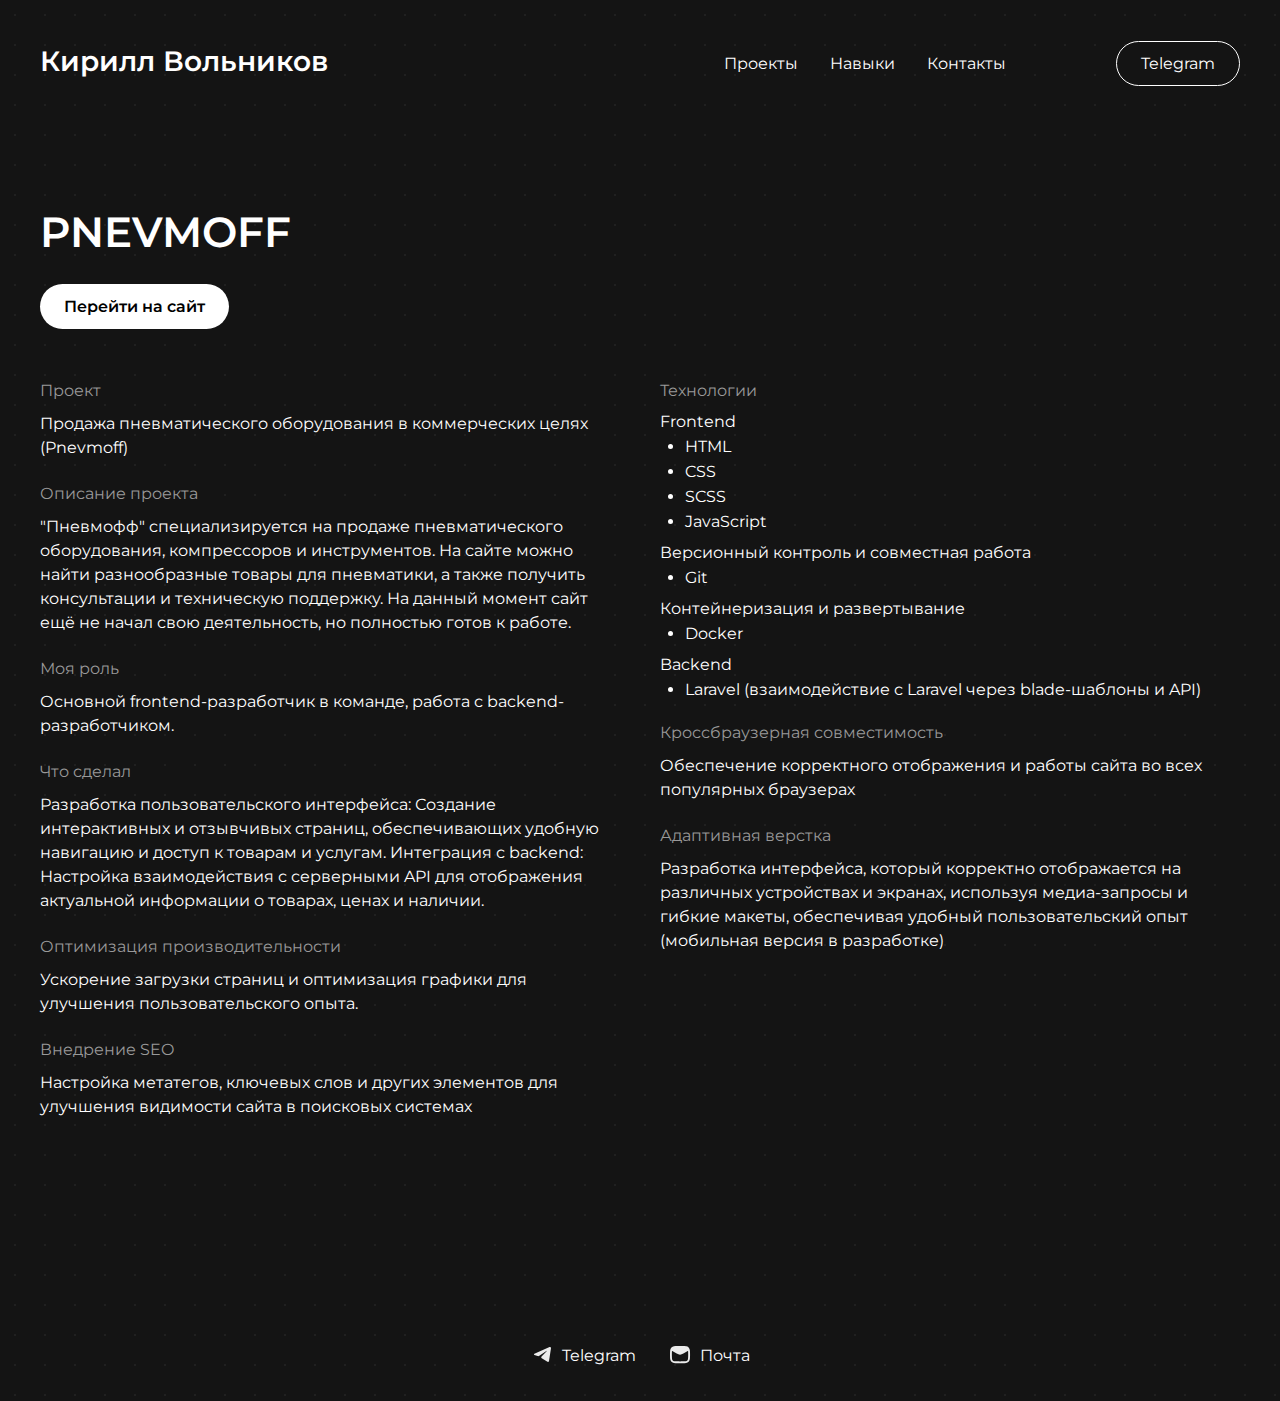
==== commit 58e47c1c: "mobile version fix" ====
--- a/pnevmoff.html
+++ b/pnevmoff.html
@@ -13,32 +13,36 @@
 <body>
 
 <div class="mobile-menu">
-    <a href="index.html#my-projects" class="mobile-item">
-        <svg width="22" height="20" viewBox="0 0 22 20" fill="none" xmlns="http://www.w3.org/2000/svg">
+    <a href="index.html#main-page" class="mobile-item">
+        <svg width="24" height="24" viewBox="0 0 24 24" fill="none" xmlns="http://www.w3.org/2000/svg">
             <path fill-rule="evenodd" clip-rule="evenodd"
-                  d="M11.4635 4.24996L10.9425 3.20632C10.4704 2.25117 9.85806 1.01201 8.4626 0.488717C7.82373 0.249146 7.11205 0.249461 6.08264 0.249917C5.2039 0.249908 4.32205 0.249942 3.7497 0.300394C3.15996 0.352379 2.64388 0.462339 2.17258 0.725353C1.56533 1.06423 1.06428 1.56529 0.725396 2.17254C0.462382 2.64384 0.352422 3.15992 0.300437 3.74965C0.249985 4.322 0.249992 5.03073 0.25 5.90946V5.90947V9.05733V9.05735C0.249987 11.3657 0.249977 13.1748 0.439747 14.5863C0.633986 16.031 1.03933 17.171 1.93414 18.0658C2.82895 18.9606 3.96897 19.366 5.41371 19.5602C6.82519 19.75 8.63423 19.75 10.9426 19.75H12.2923C14.012 19.75 15.3602 19.75 16.4336 19.6408C17.5283 19.5294 18.4202 19.2983 19.1945 18.7809C19.8224 18.3614 20.3614 17.8223 20.781 17.1945C21.2983 16.4202 21.5295 15.5283 21.6408 14.4336C21.75 13.3601 21.75 12.012 21.75 10.2922C21.75 9.2732 21.75 8.36877 21.683 7.70944C21.6137 7.02888 21.4669 6.43868 21.118 5.91657C20.8444 5.50711 20.4929 5.15554 20.0834 4.88195C19.5613 4.53308 18.9711 4.38624 18.2905 4.31701C17.6312 4.24994 16.8095 4.24995 15.7905 4.24996H15.7904L11.4635 4.24996ZM14.5103 10.5681C14.1966 10.2977 14.1615 9.82411 14.4319 9.51035C14.7023 9.1966 15.1759 9.16148 15.4897 9.43192L16.4096 10.2248L16.4373 10.2487C16.6061 10.3941 16.7854 10.5486 16.9166 10.6967C17.0648 10.8642 17.25 11.13 17.25 11.5C17.25 11.8701 17.0648 12.1359 16.9166 12.3033C16.7854 12.4515 16.6061 12.6059 16.4374 12.7513L16.4373 12.7513L16.4096 12.7752L15.4897 13.5681C15.1759 13.8385 14.7023 13.8034 14.4319 13.4897C14.1615 13.1759 14.1966 12.7023 14.5103 12.4319L15.4302 11.639C15.4914 11.5863 15.5442 11.5408 15.5907 11.5C15.5442 11.4592 15.4914 11.4137 15.4302 11.361L14.5103 10.5681ZM8.0681 9.51035C8.33853 9.8241 8.30341 10.2977 7.98966 10.5681L7.06975 11.361C7.00858 11.4137 6.95583 11.4592 6.90931 11.5C6.95583 11.5408 7.00858 11.5863 7.06975 11.639L7.98966 12.4319C8.30341 12.7023 8.33853 13.1759 8.0681 13.4897C7.79767 13.8034 7.32409 13.8385 7.01034 13.5681L6.09044 12.7752L6.06265 12.7513C5.89388 12.6059 5.71456 12.4515 5.58344 12.3033C5.43518 12.1359 5.25 11.8701 5.25 11.5C5.25 11.13 5.43518 10.8642 5.58344 10.6967C5.71456 10.5486 5.89388 10.3941 6.06265 10.2487L6.09044 10.2248L7.01034 9.43192C7.32409 9.16148 7.79767 9.1966 8.0681 9.51035ZM12.6966 9.2785C12.8504 8.89391 12.6633 8.45743 12.2787 8.3036C11.8942 8.14976 11.4577 8.33682 11.3038 8.72141L9.30384 13.7214C9.15001 14.106 9.33707 14.5425 9.72166 14.6963C10.1062 14.8501 10.5427 14.6631 10.6966 14.2785L12.6966 9.2785Z"
+                  d="M9.52381 1.99594C10.3597 1.52688 11.1339 1.25 12 1.25C12.8661 1.25 13.6403 1.52688 14.4762 1.99594C15.2861 2.45043 16.2141 3.12145 17.3811 3.96522L17.3811 3.96525L18.8902 5.05633C19.8267 5.73347 20.5747 6.2743 21.1389 6.77487C21.7215 7.29173 22.1573 7.807 22.4337 8.45513C22.7108 9.10469 22.7778 9.77045 22.7406 10.5381C22.7047 11.2789 22.5674 12.1726 22.3961 13.2871L22.0808 15.3387C21.8374 16.9225 21.6437 18.1837 21.359 19.1662C21.0646 20.1821 20.6499 20.9887 19.9086 21.6052C19.1704 22.2192 18.2911 22.4926 17.2169 22.6231C16.172 22.75 14.8539 22.75 13.1889 22.75H10.8111C9.14615 22.75 7.828 22.75 6.78306 22.6231C5.7089 22.4926 4.82957 22.2192 4.0914 21.6052C3.35016 20.9887 2.93544 20.1821 2.64105 19.1662C2.35635 18.1836 2.16256 16.9225 1.91918 15.3387L1.60393 13.2872C1.43264 12.1727 1.29528 11.2789 1.25941 10.5381C1.22225 9.77045 1.28925 9.10469 1.5663 8.45513C1.84274 7.807 2.27855 7.29173 2.86109 6.77487C3.42528 6.27429 4.1733 5.73346 5.10984 5.05632L6.61887 3.96524C7.78586 3.12145 8.7139 2.45043 9.52381 1.99594ZM10 17C9.44772 17 9 17.4477 9 18C9 18.5523 9.44772 19 10 19H14C14.5523 19 15 18.5523 15 18C15 17.4477 14.5523 17 14 17H10Z"
                   fill="white"/>
         </svg>
-        Проекты</a>
+        Главная
+    </a>
+
+    <a href="index.html#my-projects" class="mobile-item">
+        <svg width="24" height="24" viewBox="0 0 24 24" fill="none" xmlns="http://www.w3.org/2000/svg">
+            <path fill-rule="evenodd" clip-rule="evenodd" d="M12.4635 6.24996L11.9425 5.20632C11.4704 4.25117 10.8581 3.01201 9.4626 2.48872C8.82373 2.24915 8.11205 2.24946 7.08264 2.24992C6.2039 2.24991 5.32205 2.24994 4.7497 2.30039C4.15996 2.35238 3.64388 2.46234 3.17258 2.72535C2.56533 3.06423 2.06428 3.56529 1.7254 4.17254C1.46238 4.64384 1.35242 5.15992 1.30044 5.74965C1.24998 6.322 1.24999 7.03073 1.25 7.90946V7.90947V11.0573V11.0573C1.24999 13.3657 1.24998 15.1748 1.43975 16.5863C1.63399 18.031 2.03933 19.171 2.93414 20.0658C3.82895 20.9606 4.96897 21.366 6.41371 21.5602C7.82519 21.75 9.63423 21.75 11.9426 21.75H13.2923C15.012 21.75 16.3602 21.75 17.4336 21.6408C18.5283 21.5294 19.4202 21.2983 20.1945 20.7809C20.8224 20.3614 21.3614 19.8223 21.781 19.1945C22.2983 18.4202 22.5295 17.5283 22.6408 16.4336C22.75 15.3601 22.75 14.012 22.75 12.2922C22.75 11.2732 22.75 10.3688 22.683 9.70944C22.6137 9.02888 22.4669 8.43868 22.118 7.91657C21.8444 7.50711 21.4929 7.15554 21.0834 6.88195C20.5613 6.53308 19.9711 6.38624 19.2905 6.31701C18.6312 6.24994 17.8095 6.24995 16.7905 6.24996H16.7904L12.4635 6.24996ZM15.5103 12.5681C15.1966 12.2977 15.1615 11.8241 15.4319 11.5104C15.7023 11.1966 16.1759 11.1615 16.4897 11.4319L17.4096 12.2248L17.4373 12.2487C17.6061 12.3941 17.7854 12.5486 17.9166 12.6967C18.0648 12.8642 18.25 13.13 18.25 13.5C18.25 13.8701 18.0648 14.1359 17.9166 14.3033C17.7854 14.4515 17.6061 14.6059 17.4374 14.7513L17.4373 14.7513L17.4096 14.7752L16.4897 15.5681C16.1759 15.8385 15.7023 15.8034 15.4319 15.4897C15.1615 15.1759 15.1966 14.7023 15.5103 14.4319L16.4302 13.639C16.4914 13.5863 16.5442 13.5408 16.5907 13.5C16.5442 13.4592 16.4914 13.4137 16.4302 13.361L15.5103 12.5681ZM9.0681 11.5104C9.33853 11.8241 9.30341 12.2977 8.98966 12.5681L8.06975 13.361C8.00858 13.4137 7.95583 13.4592 7.90931 13.5C7.95583 13.5408 8.00858 13.5863 8.06975 13.639L8.98966 14.4319C9.30341 14.7023 9.33853 15.1759 9.0681 15.4897C8.79767 15.8034 8.32409 15.8385 8.01034 15.5681L7.09044 14.7752L7.06265 14.7513C6.89388 14.6059 6.71456 14.4515 6.58344 14.3033C6.43518 14.1359 6.25 13.8701 6.25 13.5C6.25 13.13 6.43518 12.8642 6.58344 12.6967C6.71456 12.5486 6.89388 12.3941 7.06265 12.2487L7.09044 12.2248L8.01034 11.4319C8.32409 11.1615 8.79767 11.1966 9.0681 11.5104ZM13.6966 11.2785C13.8504 10.8939 13.6633 10.4574 13.2787 10.3036C12.8942 10.1498 12.4577 10.3368 12.3038 10.7214L10.3038 15.7214C10.15 16.106 10.3371 16.5425 10.7217 16.6963C11.1062 16.8501 11.5427 16.6631 11.6966 16.2785L13.6966 11.2785Z" fill="white"/>
+        </svg>
+        Проекты
+    </a>
     <a href="index.html#my-skills" class="mobile-item">
-        <svg width="22" height="22" viewBox="0 0 22 22" fill="none" xmlns="http://www.w3.org/2000/svg">
-            <path fill-rule="evenodd" clip-rule="evenodd"
-                  d="M16.312 0.930594C14.9686 0.749976 13.2479 0.749987 11.0572 0.75H10.9428C8.75212 0.749987 7.03144 0.749976 5.68802 0.930594C4.31137 1.11568 3.21911 1.50272 2.36091 2.36091C1.50272 3.21911 1.11568 4.31137 0.930594 5.68802C0.749976 7.03144 0.749987 8.75212 0.75 10.9428V11.0572C0.749987 13.2479 0.749976 14.9686 0.930594 16.312C1.11568 17.6886 1.50272 18.7809 2.36091 19.6391C3.21911 20.4973 4.31137 20.8843 5.68802 21.0694C7.03144 21.25 8.7521 21.25 10.9428 21.25H10.9428H11.0572H11.0572C13.2479 21.25 14.9686 21.25 16.312 21.0694C17.6886 20.8843 18.7809 20.4973 19.6391 19.6391C20.4973 18.7809 20.8843 17.6886 21.0694 16.312C21.25 14.9686 21.25 13.2479 21.25 11.0572V11.0572V10.9428V10.9428C21.25 8.7521 21.25 7.03144 21.0694 5.68802C20.8843 4.31137 20.4973 3.21911 19.6391 2.36091C18.7809 1.50272 17.6886 1.11568 16.312 0.930594ZM15 6.25C14.5858 6.25 14.25 6.58579 14.25 7C14.25 7.41421 14.5858 7.75 15 7.75C15.1849 7.75 15.3655 7.90866 15.3655 8.14286V9.38376C15.3655 9.87999 15.5578 10.3595 15.9055 10.7157L16.183 11L15.9055 11.2843C15.5578 11.6405 15.3655 12.12 15.3655 12.6162V13.8571C15.3655 14.0913 15.1849 14.25 15 14.25C14.5858 14.25 14.25 14.5858 14.25 15C14.25 15.4142 14.5858 15.75 15 15.75C16.0473 15.75 16.8655 14.8853 16.8655 13.8571V12.6162C16.8655 12.5063 16.9083 12.4044 16.979 12.332L17.3733 11.9279C17.8755 11.4134 17.8756 10.5866 17.3733 10.0721L16.979 9.66801C16.9083 9.59565 16.8655 9.49373 16.8655 9.38376V8.14286C16.8655 7.11469 16.0473 6.25 15 6.25ZM7.75 7C7.75 6.58579 7.41421 6.25 7 6.25C5.95269 6.25 5.13448 7.11469 5.13448 8.14286V9.38376C5.13448 9.49373 5.09167 9.59565 5.02105 9.66801L4.62665 10.0721C4.12445 10.5866 4.12445 11.4134 4.62665 11.9279L5.02105 12.332C5.09167 12.4044 5.13448 12.5063 5.13448 12.6162V13.8571C5.13448 14.8853 5.95269 15.75 7 15.75C7.41421 15.75 7.75 15.4142 7.75 15C7.75 14.5858 7.41421 14.25 7 14.25C6.81515 14.25 6.63448 14.0913 6.63448 13.8571V12.6162C6.63448 12.12 6.44224 11.6405 6.09447 11.2843L5.81702 11L6.09447 10.7157C6.44224 10.3595 6.63448 9.87999 6.63448 9.38376V8.14286C6.63448 7.90866 6.81515 7.75 7 7.75C7.41421 7.75 7.75 7.41421 7.75 7ZM9 10C8.44772 10 8 10.4477 8 11C8 11.5523 8.44772 12 9 12H9.00896C9.56125 12 10.009 11.5523 10.009 11C10.009 10.4477 9.56125 10 9.00896 10H9ZM12.991 10C12.4388 10 11.991 10.4477 11.991 11C11.991 11.5523 12.4388 12 12.991 12H13C13.5523 12 14 11.5523 14 11C14 10.4477 13.5523 10 13 10H12.991Z"
-                  fill="white"/>
+        <svg width="24" height="24" viewBox="0 0 24 24" fill="none" xmlns="http://www.w3.org/2000/svg">
+            <path fill-rule="evenodd" clip-rule="evenodd" d="M17.312 1.93059C15.9686 1.74998 14.2479 1.74999 12.0572 1.75H11.9428C9.75212 1.74999 8.03144 1.74998 6.68802 1.93059C5.31137 2.11568 4.21911 2.50272 3.36091 3.36091C2.50272 4.21911 2.11568 5.31137 1.93059 6.68802C1.74998 8.03144 1.74999 9.75212 1.75 11.9428V12.0572C1.74999 14.2479 1.74998 15.9686 1.93059 17.312C2.11568 18.6886 2.50272 19.7809 3.36091 20.6391C4.21911 21.4973 5.31137 21.8843 6.68802 22.0694C8.03144 22.25 9.7521 22.25 11.9428 22.25H11.9428H12.0572H12.0572C14.2479 22.25 15.9686 22.25 17.312 22.0694C18.6886 21.8843 19.7809 21.4973 20.6391 20.6391C21.4973 19.7809 21.8843 18.6886 22.0694 17.312C22.25 15.9686 22.25 14.2479 22.25 12.0572V12.0572V11.9428V11.9428C22.25 9.7521 22.25 8.03144 22.0694 6.68802C21.8843 5.31137 21.4973 4.21911 20.6391 3.36091C19.7809 2.50272 18.6886 2.11568 17.312 1.93059ZM16 7.25C15.5858 7.25 15.25 7.58579 15.25 8C15.25 8.41421 15.5858 8.75 16 8.75C16.1849 8.75 16.3655 8.90866 16.3655 9.14286V10.3838C16.3655 10.88 16.5578 11.3595 16.9055 11.7157L17.183 12L16.9055 12.2843C16.5578 12.6405 16.3655 13.12 16.3655 13.6162V14.8571C16.3655 15.0913 16.1849 15.25 16 15.25C15.5858 15.25 15.25 15.5858 15.25 16C15.25 16.4142 15.5858 16.75 16 16.75C17.0473 16.75 17.8655 15.8853 17.8655 14.8571V13.6162C17.8655 13.5063 17.9083 13.4044 17.979 13.332L18.3733 12.9279C18.8755 12.4134 18.8756 11.5866 18.3733 11.0721L17.979 10.668C17.9083 10.5956 17.8655 10.4937 17.8655 10.3838V9.14286C17.8655 8.11469 17.0473 7.25 16 7.25ZM8.75 8C8.75 7.58579 8.41421 7.25 8 7.25C6.95269 7.25 6.13448 8.11469 6.13448 9.14286V10.3838C6.13448 10.4937 6.09167 10.5956 6.02105 10.668L5.62665 11.0721C5.12445 11.5866 5.12445 12.4134 5.62665 12.9279L6.02105 13.332C6.09167 13.4044 6.13448 13.5063 6.13448 13.6162V14.8571C6.13448 15.8853 6.95269 16.75 8 16.75C8.41421 16.75 8.75 16.4142 8.75 16C8.75 15.5858 8.41421 15.25 8 15.25C7.81515 15.25 7.63448 15.0913 7.63448 14.8571V13.6162C7.63448 13.12 7.44224 12.6405 7.09447 12.2843L6.81702 12L7.09447 11.7157C7.44224 11.3595 7.63448 10.88 7.63448 10.3838V9.14286C7.63448 8.90866 7.81515 8.75 8 8.75C8.41421 8.75 8.75 8.41421 8.75 8ZM10 11C9.44772 11 9 11.4477 9 12C9 12.5523 9.44772 13 10 13H10.009C10.5612 13 11.009 12.5523 11.009 12C11.009 11.4477 10.5612 11 10.009 11H10ZM13.991 11C13.4388 11 12.991 11.4477 12.991 12C12.991 12.5523 13.4388 13 13.991 13H14C14.5523 13 15 12.5523 15 12C15 11.4477 14.5523 11 14 11H13.991Z" fill="white"/>
         </svg>
-        Навыки</a>
+        Навыки
+    </a>
     <a href="#contacts" class="mobile-item">
-        <svg width="22" height="22" viewBox="0 0 22 22" fill="none" xmlns="http://www.w3.org/2000/svg">
-            <path d="M8.85 0.75H13.15C17.2041 0.75 19.2311 0.75 20.4906 2.01407C21.75 3.27813 21.75 5.31261 21.75 9.38158V9.92105C21.75 13.99 21.75 16.0245 20.4906 17.2886C19.2311 18.5526 17.2041 18.5526 13.15 18.5526C12.5475 18.5661 12.0676 18.6121 11.5962 18.7199C10.5124 18.9703 9.49608 19.4783 8.49881 19.9768L8.4985 19.977C8.31046 20.071 8.12311 20.1646 7.93611 20.2562C6.25633 21.0782 5.41645 21.4893 4.88937 21.1045C4.38644 20.7285 4.36431 20.0194 4.5044 19.2351C4.56226 18.9112 4.5912 18.7492 4.52074 18.6474C4.45029 18.5457 4.28808 18.5158 3.96365 18.4558C2.90736 18.2607 2.09038 17.8716 1.50944 17.2886C0.25 16.0245 0.25 13.99 0.25 9.92105V9.38158C0.25 5.31261 0.25 3.27813 1.50944 2.01407C2.76888 0.75 4.79592 0.75 8.85 0.75Z"
-                  fill="white"/>
-            <path d="M7 9C6.44772 9 6 9.44771 6 10C6 10.5523 6.44772 11 7 11H7.00897C7.56126 11 8.00897 10.5523 8.00897 10C8.00897 9.44771 7.56126 9 7.00897 9H7Z"
-                  fill="#141414"/>
-            <path d="M10.9955 9C10.4432 9 9.99551 9.44771 9.99551 10C9.99551 10.5523 10.4432 11 10.9955 11H11.0045C11.5568 11 12.0045 10.5523 12.0045 10C12.0045 9.44771 11.5568 9 11.0045 9H10.9955Z"
-                  fill="#141414"/>
-            <path d="M14.991 9C14.4387 9 13.991 9.44771 13.991 10C13.991 10.5523 14.4387 11 14.991 11H15C15.5523 11 16 10.5523 16 10C16 9.44771 15.5523 9 15 9H14.991Z"
-                  fill="#141414"/>
+        <svg width="24" height="24" viewBox="0 0 24 24" fill="none" xmlns="http://www.w3.org/2000/svg">
+            <path d="M9.85 1.75H14.15C18.2041 1.75 20.2311 1.75 21.4906 3.01407C22.75 4.27813 22.75 6.31261 22.75 10.3816V10.9211C22.75 14.99 22.75 17.0245 21.4906 18.2886C20.2311 19.5526 18.2041 19.5526 14.15 19.5526C13.5475 19.5661 13.0676 19.6121 12.5962 19.7199C11.5124 19.9703 10.4961 20.4783 9.49881 20.9768L9.4985 20.977C9.31046 21.071 9.12311 21.1646 8.93611 21.2562C7.25633 22.0782 6.41645 22.4893 5.88937 22.1045C5.38644 21.7285 5.36431 21.0194 5.5044 20.2351C5.56226 19.9112 5.5912 19.7492 5.52074 19.6474C5.45029 19.5457 5.28808 19.5158 4.96365 19.4558C3.90736 19.2607 3.09038 18.8716 2.50944 18.2886C1.25 17.0245 1.25 14.99 1.25 10.9211V10.3816C1.25 6.31261 1.25 4.27813 2.50944 3.01407C3.76888 1.75 5.79592 1.75 9.85 1.75Z" fill="white"/>
+            <path d="M8 10C7.44772 10 7 10.4477 7 11C7 11.5523 7.44772 12 8 12H8.00897C8.56126 12 9.00897 11.5523 9.00897 11C9.00897 10.4477 8.56126 10 8.00897 10H8Z" fill="#141414"/>
+            <path d="M11.9955 10C11.4432 10 10.9955 10.4477 10.9955 11C10.9955 11.5523 11.4432 12 11.9955 12H12.0045C12.5568 12 13.0045 11.5523 13.0045 11C13.0045 10.4477 12.5568 10 12.0045 10H11.9955Z" fill="#141414"/>
+            <path d="M15.991 10C15.4387 10 14.991 10.4477 14.991 11C14.991 11.5523 15.4387 12 15.991 12H16C16.5523 12 17 11.5523 17 11C17 10.4477 16.5523 10 16 10H15.991Z" fill="#141414"/>
         </svg>
-        Контакты</a>
+        Контакты
+    </a>
 </div>
 
 <section class="project-page">
@@ -75,7 +79,7 @@
                     <p>Основной frontend-разработчик в команде, работа с backend-разработчиком.</p>
                 </div>
                 <div class="flex-item">
-                    <span>Вклад</span>
+                    <span>Что сделал</span>
                     <p>Разработка пользовательского интерфейса: Создание интерактивных и отзывчивых страниц,
                         обеспечивающих удобную навигацию и доступ к товарам и услугам.
                         Интеграция с backend: Настройка взаимодействия с серверными API для отображения актуальной
@@ -129,16 +133,13 @@
     <div class="flex-container">
         <a href="https://t.me/Hakaihou" class="flex-item">
             <svg width="24" height="24" viewBox="0 0 24 24" fill="none" xmlns="http://www.w3.org/2000/svg">
-                <path d="M19.9866 6.20879C20.1112 5.40332 19.3454 4.76755 18.6292 5.082L4.36482 11.3448C3.85123 11.5703 3.8888 12.3483 4.42147 12.5179L7.36315 13.4547C7.92458 13.6335 8.53253 13.541 9.02279 13.2023L15.655 8.62027C15.855 8.4821 16.073 8.76646 15.9021 8.94263L11.1281 13.8646C10.665 14.3421 10.7569 15.1512 11.314 15.5005L16.659 18.8523C17.2585 19.2282 18.0297 18.8506 18.1418 18.1261L19.9866 6.20879Z"
-                      fill="#EBEBEB"/>
+                <path d="M20.9857 5.29513C21.1182 4.43213 20.3045 3.75095 19.5436 4.08785L4.38762 10.798C3.84193 11.0396 3.88185 11.8731 4.44781 12.0549L7.57334 13.0586C8.16987 13.2501 8.81581 13.1511 9.33671 12.7882L16.3834 7.87886C16.5959 7.73082 16.8275 8.03549 16.646 8.22425L11.5736 13.4978C11.0816 14.0094 11.1792 14.8762 11.7711 15.2505L17.4501 18.8417C18.0871 19.2445 18.9065 18.8399 19.0257 18.0637L20.9857 5.29513Z" fill="#EBEBEB"/>
             </svg>
             Telegram
         </a>
         <a href="mailto:kv.aka.kj@gmail.com" class="flex-item">
             <svg width="24" height="24" viewBox="0 0 24 24" fill="none" xmlns="http://www.w3.org/2000/svg">
-                <path fill-rule="evenodd" clip-rule="evenodd"
-                      d="M14.6823 2.78681C12.7265 2.73773 11.2735 2.73774 9.3177 2.78681L9.24285 2.78869C7.73349 2.82652 6.49161 2.85765 5.49064 3.03175C4.42828 3.21654 3.53876 3.57641 2.78536 4.33174C2.0359 5.08311 1.67705 5.9586 1.49526 7.00416C1.32465 7.98538 1.29883 9.19623 1.26758 10.6617L1.26597 10.7371C1.24467 11.7351 1.24468 12.265 1.26599 13.2629L1.2676 13.3383C1.29884 14.8038 1.32466 16.0146 1.49527 16.9959C1.67707 18.0414 2.03592 18.9169 2.78537 19.6683C3.53878 20.4236 4.42829 20.7835 5.49066 20.9683C6.49162 21.1424 7.7335 21.1735 9.24286 21.2113L9.31772 21.2132C11.2735 21.2623 12.7265 21.2623 14.6823 21.2132L14.7571 21.2113C16.2665 21.1735 17.5084 21.1423 18.5094 20.9682C19.5717 20.7835 20.4612 20.4236 21.2146 19.6683C21.9641 18.9169 22.323 18.0414 22.5047 16.9958C22.6754 16.0146 22.7012 14.8038 22.7324 13.3383L22.734 13.2629C22.7553 12.2649 22.7553 11.7351 22.734 10.7371L22.7324 10.6618C22.7012 9.19627 22.6753 7.98538 22.5047 7.00416C22.3229 5.9586 21.9641 5.08311 21.2146 4.33174C20.7913 3.90728 20.3249 3.6077 19.809 3.39389C19.7305 3.35104 19.6464 3.31873 19.5587 3.29811C19.2289 3.18184 18.8796 3.09616 18.5093 3.03176C17.5084 2.85765 16.2665 2.82652 14.7571 2.78868L14.6823 2.78681ZM20.6798 8.8503C20.6604 8.44479 20.6507 8.24204 20.5039 8.16109C20.3571 8.08014 20.1765 8.18242 19.8155 8.38697L15.5798 10.787C14.2801 11.5234 13.181 12 11.9998 12C10.8186 12 9.71946 11.5234 8.41985 10.787L4.18445 8.38719C3.82343 8.18263 3.64292 8.08035 3.49608 8.1613C3.34924 8.24225 3.33957 8.44501 3.32023 8.85053C3.29416 9.39704 3.28003 10.0306 3.26403 10.7797C3.24333 11.7492 3.24334 12.2508 3.26405 13.2203C3.29736 14.7803 3.32261 15.8393 3.46432 16.6543C3.59776 17.4218 3.82038 17.8777 4.20122 18.2595C4.5781 18.6374 5.04027 18.8638 5.83355 19.0018C6.67174 19.1476 7.76497 19.1776 9.36791 19.2178C11.2902 19.266 12.7098 19.266 14.6321 19.2178C16.235 19.1776 17.3283 19.1476 18.1665 19.0018C18.9597 18.8638 19.4219 18.6374 19.7988 18.2595C20.1796 17.8777 20.4023 17.4218 20.5357 16.6543C20.6774 15.8393 20.7027 14.7803 20.736 13.2203C20.7567 12.2508 20.7567 11.7492 20.736 10.7797C20.72 10.0305 20.7058 9.39687 20.6798 8.8503Z"
-                      fill="#EBEBEB"/>
+                <path fill-rule="evenodd" clip-rule="evenodd" d="M14.5247 3.03432C12.7011 2.98856 11.3462 2.98856 9.52258 3.03432L9.45279 3.03607C8.04541 3.07135 6.88744 3.10037 5.95411 3.26272C4.96353 3.43501 4.13412 3.77057 3.43162 4.47486C2.7328 5.17546 2.3982 5.9918 2.22869 6.96671C2.0696 7.88164 2.04553 9.01067 2.01639 10.3772L2.01489 10.4475C1.99503 11.378 1.99504 11.872 2.01491 12.8025L2.01641 12.8728C2.04554 14.2393 2.06962 15.3684 2.2287 16.2833C2.39821 17.2582 2.73281 18.0745 3.43163 18.7751C4.13413 19.4794 4.96354 19.815 5.95413 19.9873C6.88746 20.1496 8.04542 20.1786 9.45279 20.2139L9.5226 20.2157C11.3462 20.2614 12.7011 20.2614 14.5247 20.2157L14.5945 20.2139C16.0019 20.1786 17.1599 20.1496 18.0932 19.9873C19.0838 19.815 19.9132 19.4794 20.6157 18.7751C21.3145 18.0745 21.6491 17.2582 21.8186 16.2833C21.9777 15.3684 22.0018 14.2393 22.0309 12.8728L22.0324 12.8025C22.0523 11.872 22.0523 11.3779 22.0324 10.4475L22.0309 10.3772C22.0017 9.01071 21.9777 7.88164 21.8186 6.96671C21.6491 5.99181 21.3145 5.17547 20.6157 4.47487C20.2209 4.07908 19.786 3.79974 19.305 3.60039C19.2318 3.56043 19.1534 3.5303 19.0717 3.51108C18.7641 3.40266 18.4384 3.32277 18.0932 3.26272C17.1598 3.10038 16.0019 3.07135 14.5945 3.03607L14.5247 3.03432ZM20.1169 8.68812C20.0989 8.31001 20.0899 8.12095 19.9529 8.04547C19.816 7.96999 19.6477 8.06536 19.3111 8.25609L15.3615 10.494C14.1497 11.1806 13.1249 11.625 12.0235 11.625C10.9221 11.625 9.8972 11.1806 8.6854 10.494L4.73618 8.25629C4.39955 8.06556 4.23124 7.97019 4.09432 8.04567C3.9574 8.12115 3.94838 8.31021 3.93035 8.68833C3.90604 9.19791 3.89286 9.78868 3.87795 10.4871C3.85865 11.3912 3.85866 11.8588 3.87796 12.7628C3.90902 14.2174 3.93257 15.2049 4.0647 15.9649C4.18912 16.6805 4.39671 17.1056 4.75181 17.4616C5.10323 17.8139 5.53417 18.0251 6.27385 18.1537C7.0554 18.2897 8.07476 18.3176 9.5694 18.3551C11.3618 18.4001 12.6855 18.4001 14.4779 18.3551C15.9725 18.3176 16.9919 18.2897 17.7735 18.1537C18.5131 18.0251 18.9441 17.8139 19.2955 17.4616C19.6506 17.1056 19.8582 16.6804 19.9826 15.9648C20.1147 15.2049 20.1383 14.2174 20.1693 12.7628C20.1886 11.8588 20.1886 11.3912 20.1693 10.4872C20.1544 9.78858 20.1412 9.19775 20.1169 8.68812Z" fill="#EBEBEB"/>
             </svg>
             Почта
         </a>
--- a/style.css
+++ b/style.css
@@ -69,12 +69,13 @@
   display: -webkit-box;
   display: -ms-flexbox;
   display: flex;
+  flex-direction: column;
   -webkit-box-align: center;
   -ms-flex-align: center;
   align-items: center;
-  gap: 5px;
+  gap: 8px;
   font-size: 14px;
-  width: 160px;
+  width: 25%;
   padding: 15px 30px;
   -webkit-box-sizing: border-box;
   box-sizing: border-box;
@@ -101,13 +102,6 @@
   transition: all 0.3s ease-in-out;
   -webkit-transition: all 0.3s ease-in-out;
   -o-transition: all 0.3s ease-in-out;
-}
-body .mobile-menu .mobile-item::after {
-  content: " ";
-  height: 20px;
-  border-right: 1px solid #777777;
-  position: absolute;
-  right: -1px;
 }
 body .mobile-menu .mobile-item:last-child::after {
   display: none;
@@ -561,12 +555,12 @@
     margin-top: 0;
   }
   body {
-    max-width: 440px;
+    max-width: 90%;
   }
   section.index-page .main-container .my-projects .flex-container .flex-item {
     width: 400px;
     height: 230px;
-    font-size: 32px;
+    font-size: 30px;
     font-weight: 600;
   }
   body .mobile-menu {
@@ -575,7 +569,7 @@
     display: flex;
   }
   footer {
-    margin-bottom: 76px;
+    margin-bottom: 112px;
   }
   section.project-page section.main-container .wrapper {
     gap: 0;
@@ -586,10 +580,13 @@
   section.project-page section.main-container .wrapper .flex-container {
     width: auto;
   }
-}
-@media (max-width: 360px) {
+  section.index-page .main-container .my-skills .flex-container .flex-item {
+    height: auto;
+  }
+}
+@media (max-width: 375px) {
   body {
-    max-width: 320px;
+    max-width: 90%;
   }
   header .logo {
     font-size: 20px;
@@ -598,16 +595,15 @@
   header .telegram {
     padding: 8px 10px;
   }
+  footer {
+    margin-bottom: 99px;
+  }
   body .mobile-menu .mobile-item {
-    width: 120px;
     font-size: 12px;
     padding: 10px 15px;
   }
   section.index-page .main-container .my-projects .flex-container .flex-item {
     height: 200px;
-  }
-  section.index-page .main-container .my-skills .flex-container .flex-item {
-    height: auto;
   }
 }
 @media (max-height: 1080px) {
